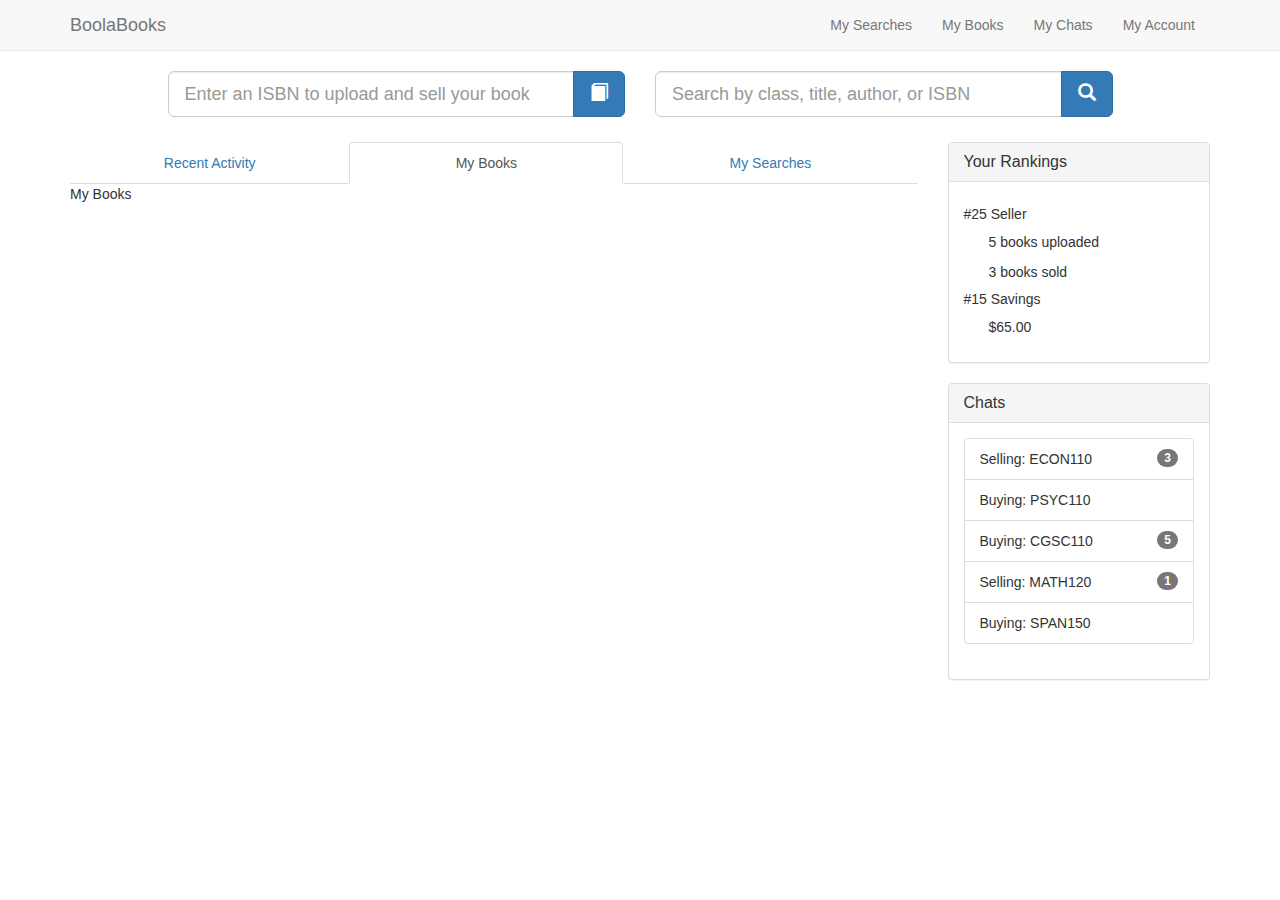
==== myBooks.html @ 47fcad3e "basic tabs, also standardized quotes to double quotes" ====
<!DOCTYPE html>
<html>

    <head>
         <link rel="stylesheet" href="css/bootstrap.css"> 
         <link rel="stylesheet" href="css/my.css">
         <title>BoolaBooks</title>
    </head>

    <body>
        
        <div class="navbar navbar-default navbar-static-top">
             <div class="container">

                <div class="navbar-header">
                    <a href="#" class="navbar-brand">BoolaBooks</a>

                    <button type="button" class="navbar-toggle" data-toggle="collapse" data-target=".navbar-collapse">
                        <span class="sr-only">Toggle Navigation</span>
                        <span class="icon-bar"></span>
                        <span class="icon-bar"></span>
                        <span class="icon-bar"></span>
                    </button>
                </div>

                <ul class="nav navbar-nav navbar-right collapse navbar-collapse">
                    <li><a href="#">My Searches</a></li>
                    <li><a href="#">My Books</a></li>
                    <li><a href="#">My Chats</a></li>
                    <li><a href="#">My Account</a></li>
                </ul>
             </div>
        </div>

        <div class="container">
            
            <div class="row actions">
                <div class="sell-action col-md-5  col-md-offset-1">
                    <form>
                        <div class="input-group input-group-lg">
                            <input type="text" class="form-control" placeholder="Enter an ISBN to upload and sell your book">
                            <span class="input-group-btn">
                                <button class="btn btn-primary" type="button">
                                    <i class="glyphicon glyphicon-book"></i>
                                </button>
                            </span>
                        </div>
                    </form>
                </div>

                <div class="search-action col-md-5">
                    <form>
                        <div class="input-group input-group-lg">
                        <input type="text" class="form-control" placeholder="Search by class, title, author, or ISBN">
                        <span class="input-group-btn">
                            <button class="btn btn-primary" type="button">
                                <i class="glyphicon glyphicon-search"></i>
                            </button>
                        </span>
                        </div>
                    </form>
                </div>
                
            </div>

            <div class="row feed-and-user-rankings">
                <div class="feed col-md-9 col-xs-12">
                    <ul class="nav nav-tabs nav-justified">
                        <li role="presentation"><a href="index.html">Recent Activity</a></li>
                        <li role="presentation" class="active"><a href="#">My Books</a></li>
                        <li role="presentation"><a href="mySearches.html">My Searches</a></li>
                    </ul>
                    
                    My Books
                </div>

                <div class="col-md-3 col-xs-12">                    
                    <div class="user-rankings panel panel-default">
                        <div class="panel-heading">
                            <h4 class="panel-title">Your Rankings</h4>
                        </div>
                        <div class="panel-body">
                            <h5>#25 Seller</h5>
                            <p>5 books uploaded</p>
                            <p>3 books sold</p>
                            <h5>#15 Savings</h5>
                            <p>$65.00</p>                            
                        </div>
                    </div>
                    
                    <div class="chats panel panel-default">
                        <div class="panel-heading">
                            <h4 class="panel-title">Chats</h4>
                        </div>
                        <div class="panel-body">
                            <ul class="list-group">
                                <li class="list-group-item">
                                    <span class="badge">3</span>
                                    Selling: ECON110
                                </li>
                                <li class="list-group-item">Buying: PSYC110</li>
                                <li class="list-group-item">
                                    <span class="badge">5</span>
                                    Buying: CGSC110
                                </li>
                                <li class="list-group-item">
                                    <span class="badge">1</span>
                                    Selling: MATH120
                                </li>
                                <li class="list-group-item">Buying: SPAN150</li>
                            </ul>
                        </div>
                    </div>
                </div>
            </div>
        </div>
            
        <script src="https://ajax.googleapis.com/ajax/libs/jquery/1.11.1/jquery.min.js"></script>
        <script src="js/bootstrap.js"></script>  
    </body>
    
</html>
---- css/my.css ----
/* feed-item customization */
img.media-object {
    height: 85px;
    width: 65px;
}

.search-icon {
    font-size: 32px;
    margin-right: 32px;
}

/* search & upload customization */
.actions .search-action, .actions .sell-action {
    margin-bottom: 25px; 
}

input[id=isbn-upload], input[id=search] {
    width: 200px;
}

/* user-rankings customization */
.user-rankings.panel p {
    text-indent: 25px;
}
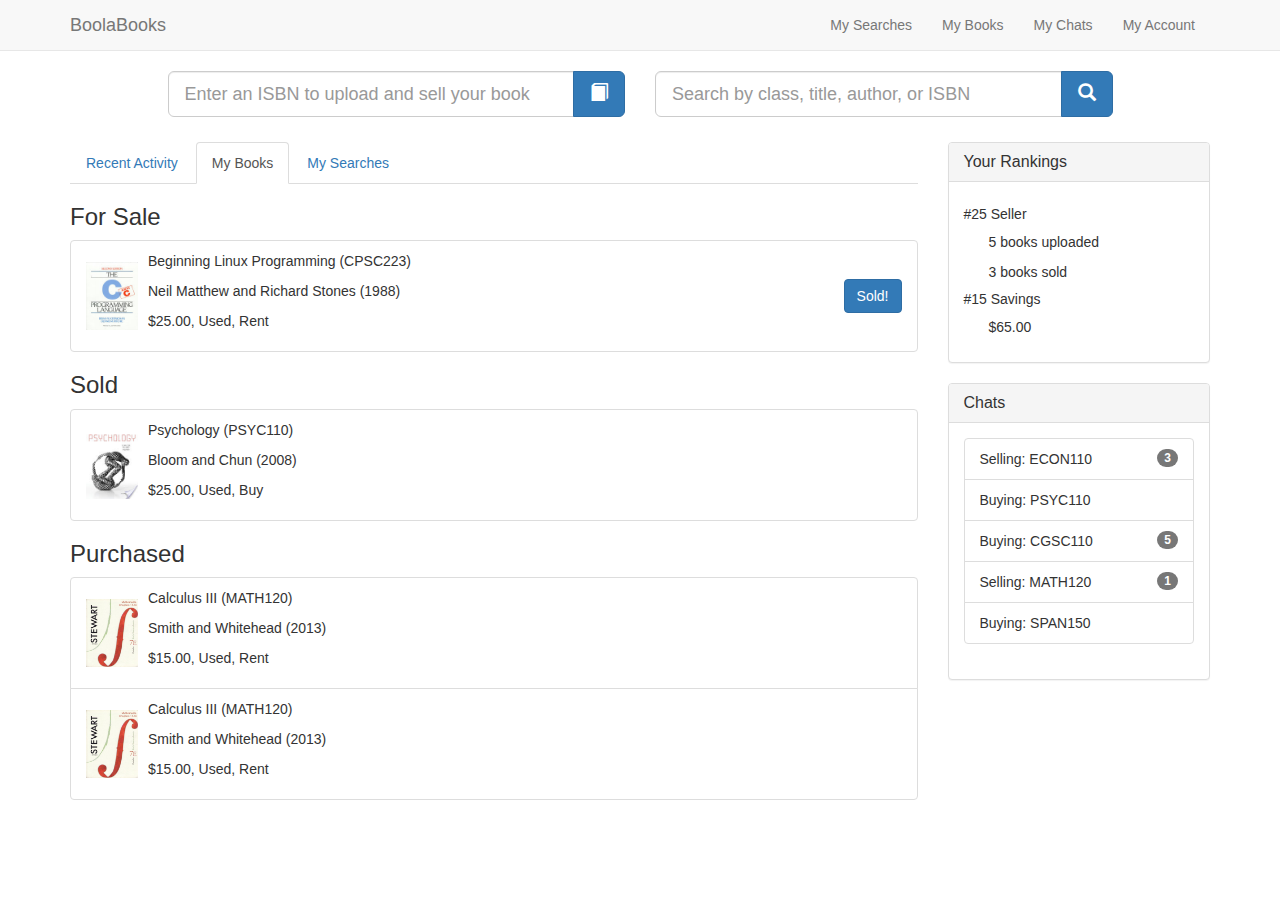
==== commit b8d110aa: "added content and styling for myBooks tab, also better seed data across the site" ====
--- a/myBooks.html
+++ b/myBooks.html
@@ -63,15 +63,90 @@
                 
             </div>
 
-            <div class="row feed-and-user-rankings">
-                <div class="feed col-md-9 col-xs-12">
-                    <ul class="nav nav-tabs nav-justified">
+            <div class="row bookList-and-user-rankings">
+                <div class="bookList col-md-9 col-xs-12">
+                    <ul class="nav nav-tabs"> <!-- not using justified works better for mobile -->
                         <li role="presentation"><a href="index.html">Recent Activity</a></li>
                         <li role="presentation" class="active"><a href="#">My Books</a></li>
                         <li role="presentation"><a href="mySearches.html">My Searches</a></li>
                     </ul>
+                                        
+                    <h3>For Sale</h3>
+                    <ul class="list-group list-unstyled">
+                        <li class="list-group-item">
+                            <div class="media">
+                                <div class="media-left media-middle">
+                                    <img class="media-object" src="images/csBook.jpeg" alt="This is a ferrari.">
+                                </div>
+                                <div class="media-body">
+
+                                    <div class="publication-info">
+                                        <p>Beginning Linux Programming (CPSC223)</p>
+                                        <p>Neil Matthew and Richard Stones (1988)</p>
+                                        <p>$25.00, Used, Rent</p>
+                                    </div>
+                                </div>
+                                <div class="media-right media-middle">
+                                    <button class="btn btn-primary">Sold!</button>
+                                </div>
+                            </div>
+                        </li>
+                    </ul>
                     
-                    My Books
+                    <h3>Sold</h3>
+                    <ul class="list-group list-unstyled">
+                        <li class="list-group-item">
+                            <div class="media">
+                                <div class="media-left media-middle">
+                                    <img class="media-object" src="images/psychBook.jpeg" alt="This is a ferrari.">
+                                </div>
+                                <div class="media-body">
+
+                                    <div class="publication-info">
+                                        <p>Psychology (PSYC110)</p>
+                                        <p>Bloom and Chun (2008)</p>
+                                        <p>$25.00, Used, Buy</p>
+                                    </div>
+                                </div>
+                            </div>
+                        </li>
+                    </ul>
+
+                    <h3>Purchased</h3>
+                    <ul class="list-group list-unstyled">
+                        <li class="list-group-item">
+                            <div class="media">
+                                <div class="media-left media-middle">
+                                    <img class="media-object" src="images/mathBook.jpg" alt="This is a ferrari.">
+                                </div>
+                                <div class="media-body">
+
+                                    <div class="publication-info">
+                                        <p>Calculus III (MATH120)</p>
+                                        <p>Smith and Whitehead (2013)</p>
+                                        <p>$15.00, Used, Rent</p>
+                                    </div>
+                                </div>
+                            </div>
+                        </li>
+
+                        <li class="list-group-item">
+                            <div class="media">
+                                <div class="media-left media-middle">
+                                    <img class="media-object" src="images/mathBook.jpg" alt="This is a ferrari.">
+                                </div>
+                                <div class="media-body">
+
+                                    <div class="publication-info">
+                                        <p>Calculus III (MATH120)</p>
+                                        <p>Smith and Whitehead (2013)</p>
+                                        <p>$15.00, Used, Rent</p>
+                                    </div>
+                                </div>
+                            </div>
+                        </li>
+
+                    </ul>
                 </div>
 
                 <div class="col-md-3 col-xs-12">                    
--- a/css/my.css
+++ b/css/my.css
@@ -1,12 +1,18 @@
 /* feed-item customization */
-img.media-object {
+.feed img.media-object {
     height: 85px;
     width: 65px;
 }
 
-.search-icon {
+.feed .search-icon {
     font-size: 32px;
     margin-right: 32px;
+}
+
+/* booklist customization */
+.bookList img.media-object {
+    height: 68px;
+    width: 52px;
 }
 
 /* search & upload customization */
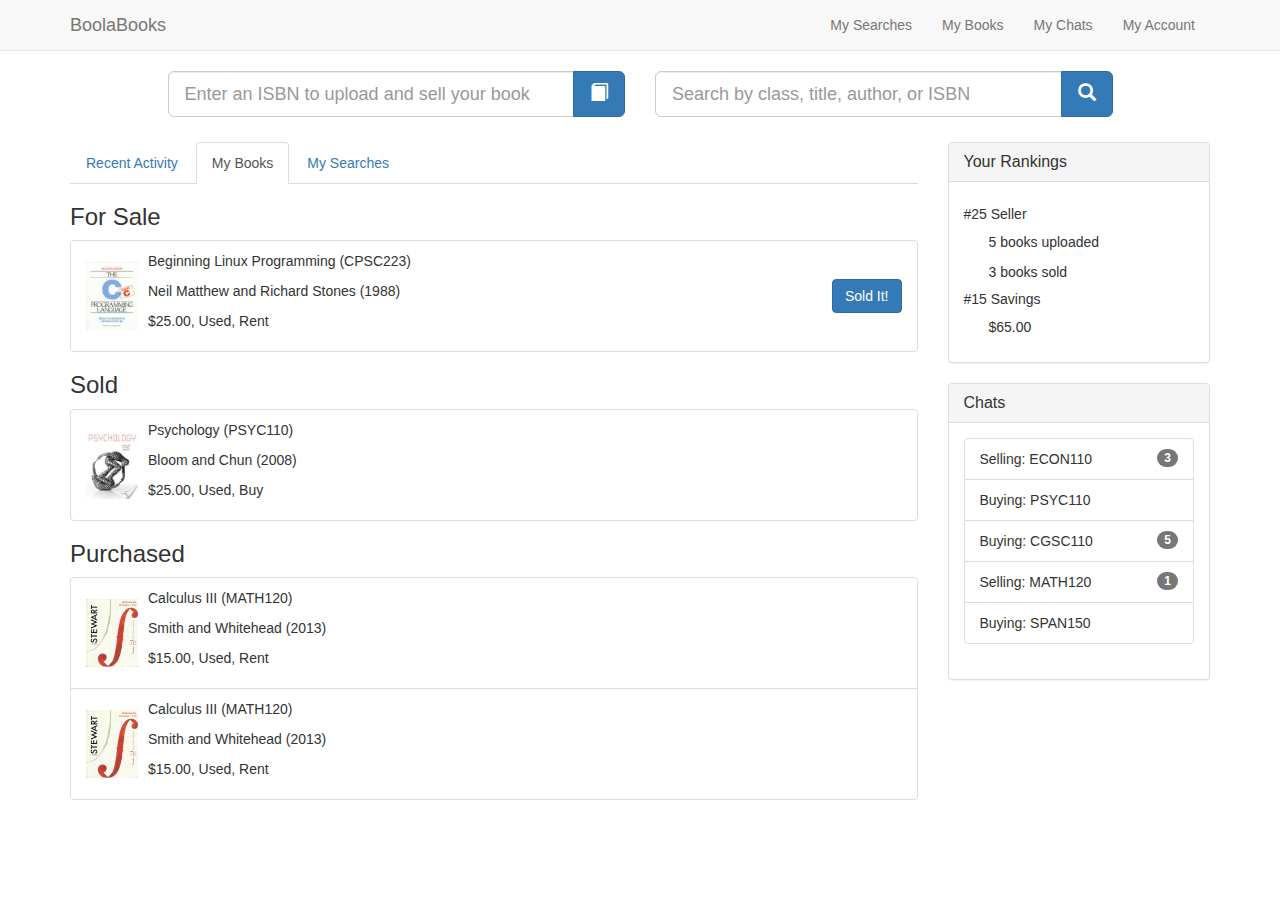
==== commit 0323a25c: "sell button string to <sold it>" ====
--- a/myBooks.html
+++ b/myBooks.html
@@ -87,7 +87,7 @@
                                     </div>
                                 </div>
                                 <div class="media-right media-middle">
-                                    <button class="btn btn-primary">Sold!</button>
+                                    <button class="btn btn-primary">Sold It!</button>
                                 </div>
                             </div>
                         </li>
--- a/css/my.css
+++ b/css/my.css
@@ -1,18 +1,38 @@
-/* feed-item customization */
-.feed img.media-object {
-    height: 85px;
+/* activity tab customization */
+.activity img.media-object { 
+    height: 85px; /* eying the size */
     width: 65px;
 }
 
-.feed .search-icon {
-    font-size: 32px;
-    margin-right: 32px;
+.activity .search-icon {
+    font-size: 32px; /* half the image size */
+    margin-right: 16px; /* 32px / 2 */
+    margin-left: 16px; /* 32px / 2 */
 }
 
-/* booklist customization */
+.activity .nav-tabs {
+    margin-bottom: 25px;
+}
+
+/* booklist tab customization */
 .bookList img.media-object {
-    height: 68px;
+    height: 68px; /* 20% smaller than an activity image */
     width: 52px;
+}
+
+/* searchList tab customization */
+.searchList .search-icon {
+    font-size: 26px; /* half the image size */
+    margin-right: 13px; /* 32px / 2 */
+    margin-left: 13px; /* 32px / 2 */
+}
+
+.searchList .nav-tabs {
+    margin-bottom: 25px;
+}
+
+.searchList p {
+    font-size: 26px;
 }
 
 /* search & upload customization */
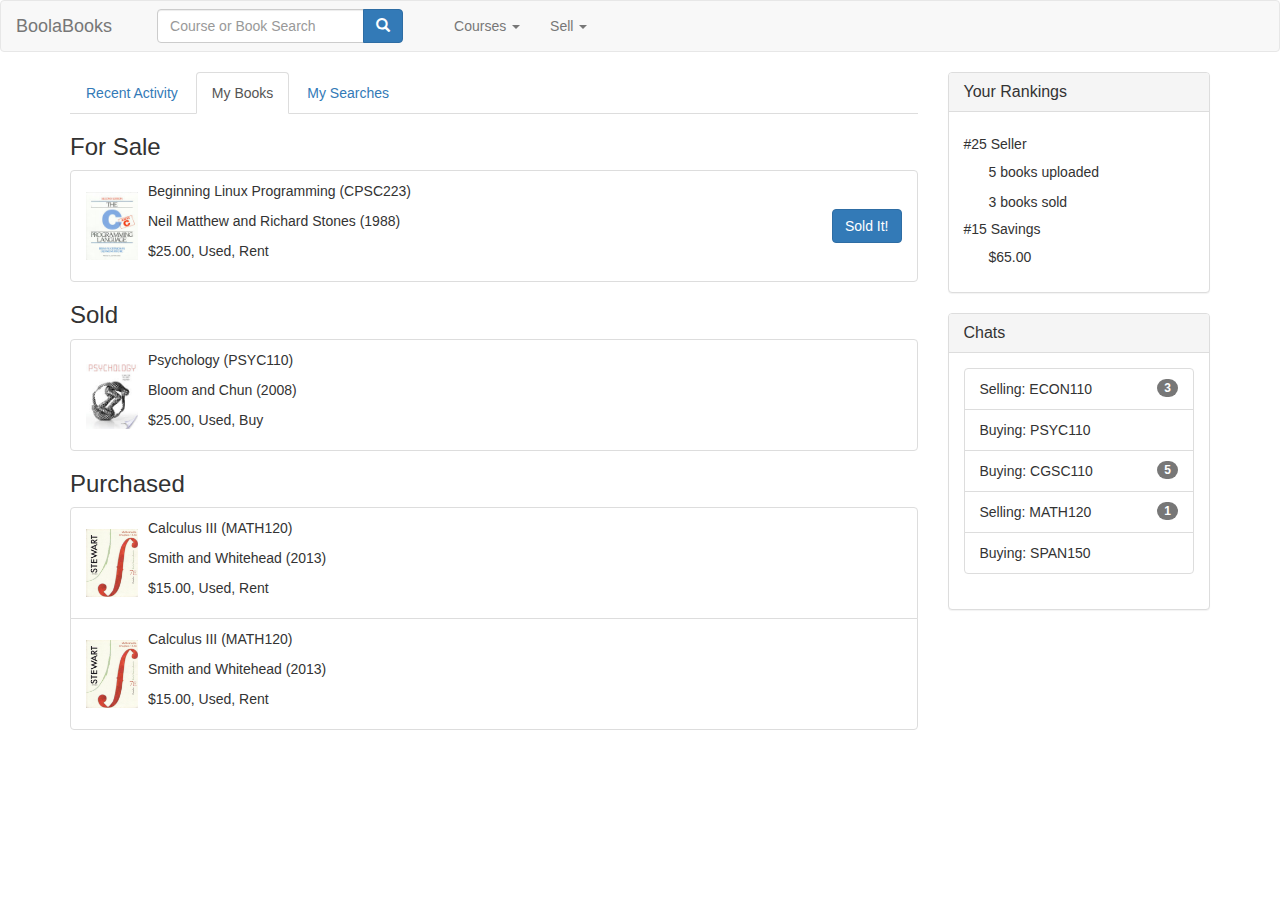
==== commit 055444b1: "examples put in for courses dropdown, closes #2" ====
--- a/myBooks.html
+++ b/myBooks.html
@@ -9,59 +9,66 @@
 
     <body>
         
-        <div class="navbar navbar-default navbar-static-top">
-             <div class="container">
-
-                <div class="navbar-header">
-                    <a href="#" class="navbar-brand">BoolaBooks</a>
-
-                    <button type="button" class="navbar-toggle" data-toggle="collapse" data-target=".navbar-collapse">
-                        <span class="sr-only">Toggle Navigation</span>
-                        <span class="icon-bar"></span>
-                        <span class="icon-bar"></span>
-                        <span class="icon-bar"></span>
-                    </button>
-                </div>
-
-                <ul class="nav navbar-nav navbar-right collapse navbar-collapse">
-                    <li><a href="#">My Searches</a></li>
-                    <li><a href="#">My Books</a></li>
-                    <li><a href="#">My Chats</a></li>
-                    <li><a href="#">My Account</a></li>
-                </ul>
-             </div>
-        </div>
-
-        <div class="container">
-            
-            <div class="row actions">
-                <div class="sell-action col-md-5  col-md-offset-1">
-                    <form>
-                        <div class="input-group input-group-lg">
-                            <input type="text" class="form-control" placeholder="Enter an ISBN to upload and sell your book">
-                            <span class="input-group-btn">
-                                <button class="btn btn-primary" type="button">
-                                    <i class="glyphicon glyphicon-book"></i>
-                                </button>
-                            </span>
+        <nav class="navbar navbar-default" role="navigation">
+            <!-- Brand and toggle get grouped for better mobile display -->
+            <div class="navbar-header">
+                <button type="button" class="navbar-toggle" data-toggle="collapse" data-target="#bs-example-navbar-collapse-1">
+                <span class="sr-only">Toggle navigation</span>
+                <span class="icon-bar"></span>
+                <span class="icon-bar"></span>
+                <span class="icon-bar"></span>
+                </button>
+                <a class="navbar-brand" href="#">BoolaBooks</a>
+            </div>
+
+            <!-- Collect the nav links, forms, and other content for toggling -->
+            <div class="collapse navbar-collapse" id="bs-example-navbar-collapse-1">
+                <div class="col-sm-3 col-md-3">
+                    <form class="navbar-form" role="search">
+                        <div class="input-group">
+                            <input type="text" class="form-control" placeholder="Course or Book Search">
+                            <div class="input-group-btn">
+                                <button class="btn btn-primary" type="submit"><i class="glyphicon glyphicon-search"></i></button>
+                            </div>
                         </div>
                     </form>
                 </div>
-
-                <div class="search-action col-md-5">
-                    <form>
-                        <div class="input-group input-group-lg">
-                        <input type="text" class="form-control" placeholder="Search by class, title, author, or ISBN">
-                        <span class="input-group-btn">
-                            <button class="btn btn-primary" type="button">
-                                <i class="glyphicon glyphicon-search"></i>
-                            </button>
-                        </span>
-                        </div>
-                    </form>
-                </div>
-                
-            </div>
+                <ul class="nav navbar-nav">
+                    <li class="dropdown">
+                        <a href="#" class="dropdown-toggle" data-toggle="dropdown">Courses <b class="caret"></b></a>
+                        <ul class="dropdown-menu">
+                        <li><a href="#">ECON110</a></li>
+                        <li><a href="#">ECON210</a></li>
+                        <li><a href="#">ECON310</a></li>
+                        <li class="divider"></li>
+                        <li><a href="#">MATH120</a></li>
+                        <li class="divider"></li>
+                        <li><a href="#">SPAN150</a></li>
+                        </ul>
+                    </li>
+                    <li class="dropdown">
+                        <a href="#" class="dropdown-toggle" data-toggle="dropdown">Sell <b class="caret"></b></a>
+                        <ul class="dropdown-menu">
+                            <form>
+                                <div>
+                                    <label for="isbn">ISBN</label>
+                                    <input type="number" class="form-control" placeholder="978XXXXXXXXXX" id="isbn"><br /> 
+                                    <label for="price">Price</label>
+                                    <input type="decimal" class="form-control" placeholder="XX.XX" id="price"><br /> 
+                                    <label for="course">Course #</label>
+                                    <input type="text" class="form-control" placeholder="ABCD123" id="course"><br /> 
+                                    <div class="submit-button">
+                                        <button class="btn btn-primary" type="submit">Upload</button>
+                                    </div>
+                                </div>
+                            </form>
+                        </ul>
+                    </li>
+                </ul>
+            </div><!-- /.navbar-collapse -->
+        </nav>
+
+        <div class="container">
 
             <div class="row bookList-and-user-rankings">
                 <div class="bookList col-md-9 col-xs-12">
--- a/css/my.css
+++ b/css/my.css
@@ -1,3 +1,8 @@
+/* navbar customization */
+.dropdown-menu .submit-button {
+    text-align: center;
+}
+
 /* activity tab customization */
 .activity img.media-object { 
     height: 85px; /* eying the size */
@@ -35,15 +40,6 @@
     font-size: 26px;
 }
 
-/* search & upload customization */
-.actions .search-action, .actions .sell-action {
-    margin-bottom: 25px; 
-}
-
-input[id=isbn-upload], input[id=search] {
-    width: 200px;
-}
-
 /* user-rankings customization */
 .user-rankings.panel p {
     text-indent: 25px;
